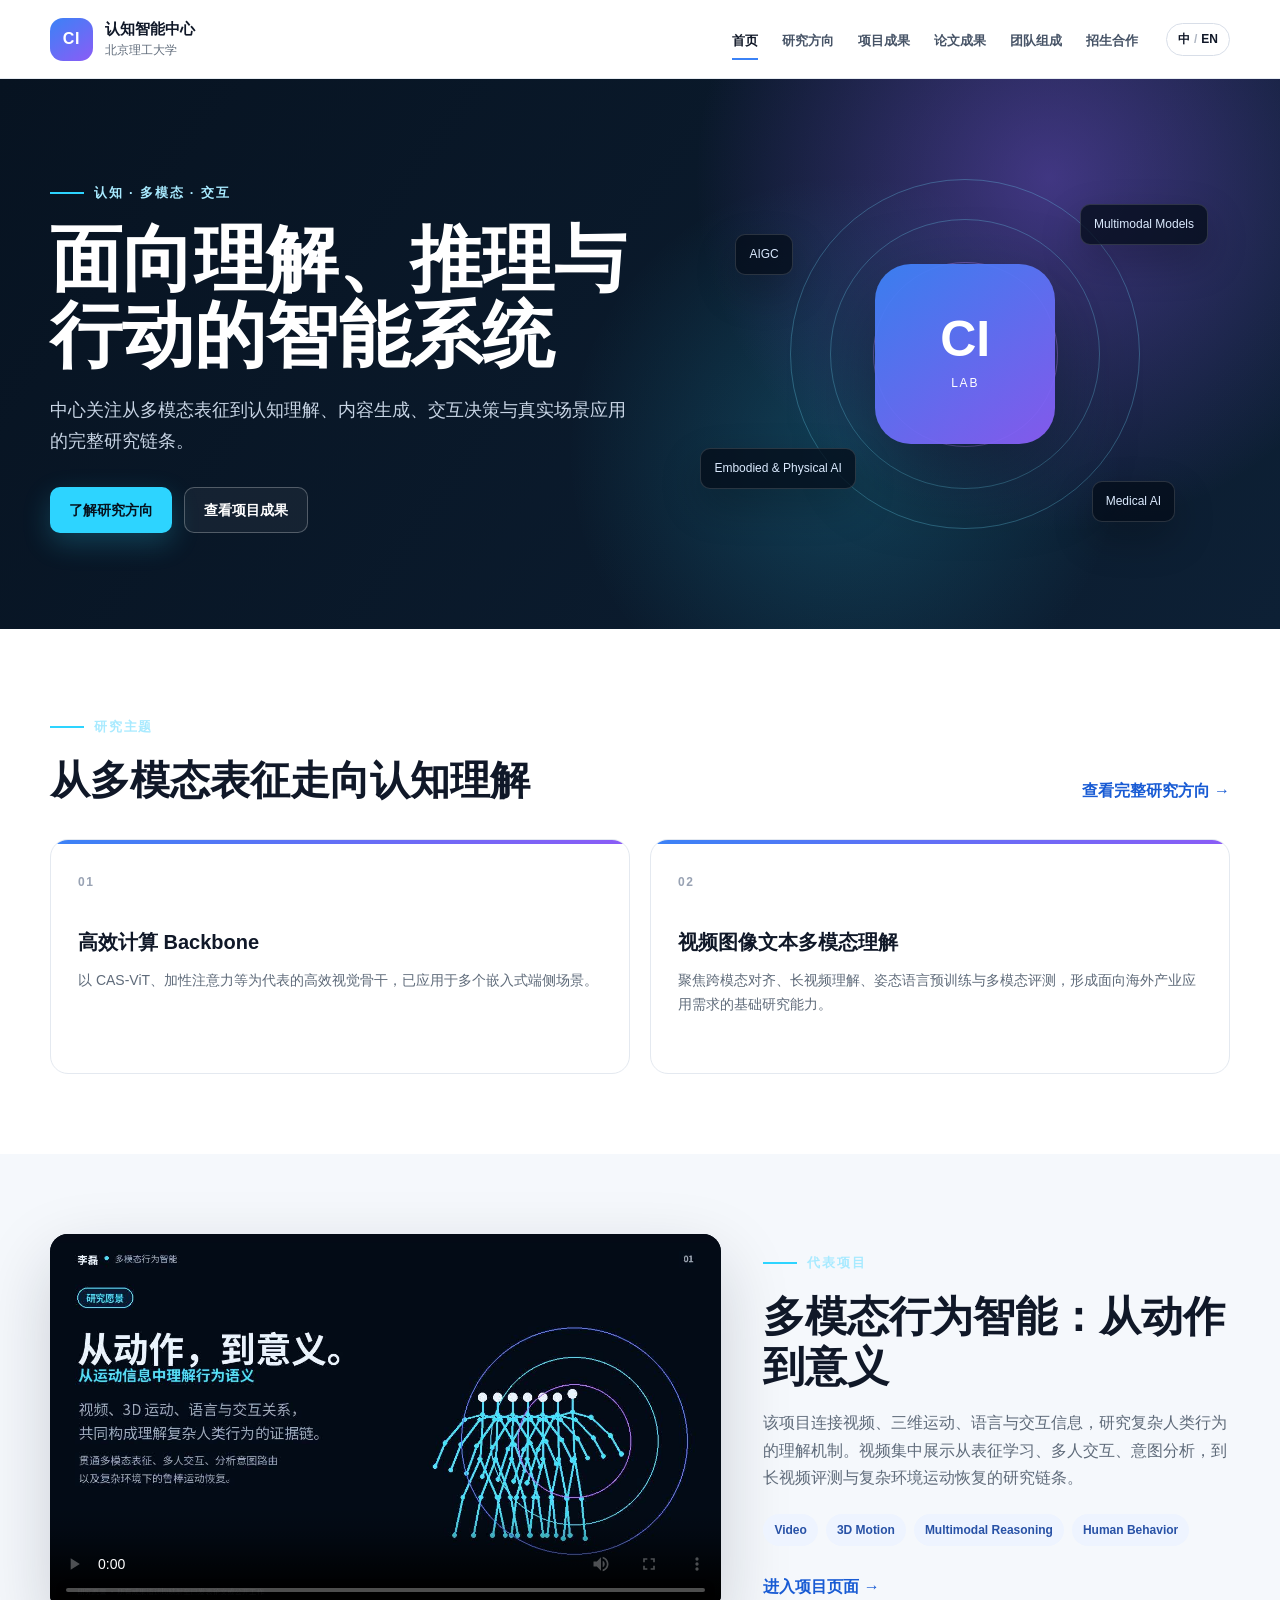
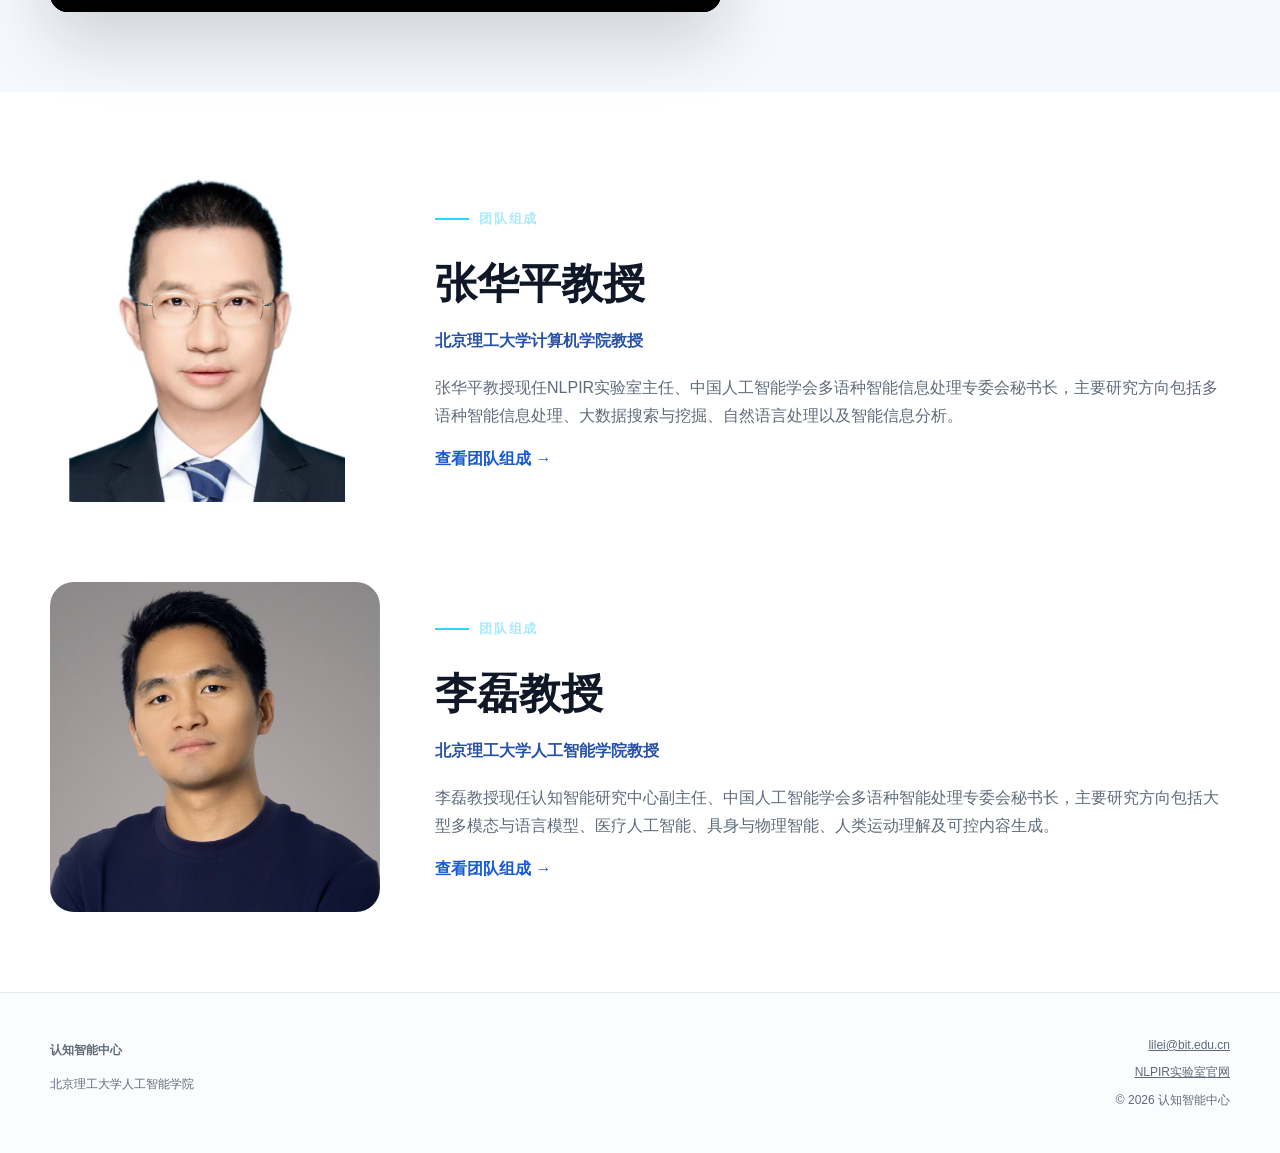
==== index.html @ 4f93b626 "Update index.html" ====
<!DOCTYPE html>
<html lang="zh-CN" data-lang="zh">
<head>
  <meta charset="UTF-8">
  <meta name="viewport" content="width=device-width, initial-scale=1.0">
  <meta name="description" content="认知智能中心主页，展示研究方向、项目成果、论文成果与团队组成。">
  <title>首页 | 认知智能中心</title>
  <link rel="stylesheet" href="assets/style.css">
</head>
<body>
  <header class="site-header">
    <div class="shell header-inner">
      <a class="brand" href="index.html" aria-label="Cognitive Intelligence Center home">
        <span class="brand-mark">CI</span>
        <span class="brand-copy">
          <strong><span class="lang-en">Cognitive Intelligence Center</span><span class="lang-zh">认知智能中心</span></strong>
          <small><span class="lang-en">Beijing Institute of Technology</span><span class="lang-zh">北京理工大学</span></small>
        </span>
      </a>
      <button class="menu-toggle" type="button" aria-label="打开导航" aria-expanded="false">☰</button>
      <nav class="main-nav" aria-label="Main navigation">
        <a href="index.html" class="active" aria-current="page"><span class="lang-en">Home</span><span class="lang-zh">首页</span></a>
<a href="research.html"><span class="lang-en">Research</span><span class="lang-zh">研究方向</span></a>
<a href="projects.html"><span class="lang-en">Projects</span><span class="lang-zh">项目成果</span></a>
<a href="publications.html"><span class="lang-en">Publications</span><span class="lang-zh">论文成果</span></a>
<a href="team.html"><span class="lang-en">Team</span><span class="lang-zh">团队组成</span></a>
<a href="join.html"><span class="lang-en">Join Us</span><span class="lang-zh">招生合作</span></a>
      </nav>
      <button id="langToggle" class="lang-toggle" type="button" aria-label="切换到英文"><span class="toggle-zh">中</span><span class="slash">/</span><span class="toggle-en">EN</span></button>
    </div>
  </header>

  <main>
    
<section class="hero">
  <div class="shell hero-inner">
    <div>
      <div class="eyebrow"><span class="lang-en">Cognition · Multimodality · Interaction</span><span class="lang-zh">认知 · 多模态 · 交互</span></div>
      <h1><span class="lang-en">Cognitive Intelligence Center</span><span class="lang-zh">面向理解、推理与行动的智能系统</span></h1>
      <p><span class="lang-en"> The center's research centers on the entire spectrum—from multimodal representation and cognitive understanding to content generation, interactive decision-making, and deployment in real-world scenarios.</span><span class="lang-zh">中心关注从多模态表征到认知理解、内容生成、交互决策与真实场景应用的完整研究链条。</span></p>
      <div class="hero-actions">
        <a class="button primary" href="research.html"><span class="lang-en">Explore Research</span><span class="lang-zh">了解研究方向</span></a>
        <a class="button ghost" href="projects.html"><span class="lang-en">View Projects</span><span class="lang-zh">查看项目成果</span></a>
      </div>
    </div>
    <div class="hero-visual" aria-hidden="true">
      <div class="orbit one"></div><div class="orbit two"></div><div class="orbit three"></div>
      <div class="core"><div><strong>CI</strong><span>Lab</span></div></div>
      <span class="float-label a">Multimodal Models</span>
      <span class="float-label b">Embodied & Physical AI</span>
      <span class="float-label c">Medical AI</span>
      <span class="float-label d">AIGC</span>
    </div>
  </div>
</section>

<section class="section">
  <div class="shell">
    <div class="section-head">
      <div><div class="eyebrow"><span class="lang-en">Research Themes</span><span class="lang-zh">研究主题</span></div><h2><span class="lang-en">From multimodal representation to cognitive understanding</span><span class="lang-zh">从多模态表征走向认知理解</span></h2></div>
      <a class="text-link" href="research.html"><span class="lang-en">Full research overview →</span><span class="lang-zh">查看完整研究方向 →</span></a>
    </div>
    <div class="card-grid highlight-grid two-card-grid">
      <article class="card"><span class="number">01</span><h3><span class="lang-en">Efficient Computing Backbone</span><span class="lang-zh">高效计算 Backbone</span></h3><p><span class="lang-en">CAS-ViT and additive attention support efficient perception on embedded devices, with deployment experience across SenseTime edge terminals.</span><span class="lang-zh">以 CAS-ViT、加性注意力等为代表的高效视觉骨干，已应用于多个嵌入式端侧场景。</span></p></article>
      <article class="card"><span class="number">02</span><h3><span class="lang-en">Video-Image-Text Understanding</span><span class="lang-zh">视频图像文本多模态理解</span></h3><p><span class="lang-en">Foundational research on cross-modal alignment, long-video reasoning, pose-language pretraining, and multimodal evaluation for international industry use cases.</span><span class="lang-zh">聚焦跨模态对齐、长视频理解、姿态语言预训练与多模态评测，形成面向海外产业应用需求的基础研究能力。</span></p></article>
    </div>
  </div>
</section>

<section class="section soft">
  <div class="shell feature-grid">
    <div class="video-frame"><video controls preload="metadata" playsinline poster="assets/images/project-poster.jpg"><source src="assets/videos/multimodal-behavior-intelligence.mp4" type="video/mp4">Your browser does not support HTML5 video.</video></div>
    <div class="feature-copy">
      <div class="eyebrow"><span class="lang-en">Featured Project</span><span class="lang-zh">代表项目</span></div>
      <h2><span class="lang-en">Multimodal Behavioral Intelligence: From Motion to Meaning</span><span class="lang-zh">多模态行为智能：从动作到意义</span></h2>
      <p><span class="lang-en">This project connects video, 3D motion, language, and interaction to study human behavior. The video presents a research thread spanning representation learning, multi-person interaction, intention analysis, long-video evaluation, and robust motion recovery.</span><span class="lang-zh">该项目连接视频、三维运动、语言与交互信息，研究复杂人类行为的理解机制。视频集中展示从表征学习、多人交互、意图分析，到长视频评测与复杂环境运动恢复的研究链条。</span></p>
      <div class="tags"><span class="tag">Video</span><span class="tag">3D Motion</span><span class="tag">Multimodal Reasoning</span><span class="tag">Human Behavior</span></div>
      <a class="text-link" href="projects.html"><span class="lang-en">Project details →</span><span class="lang-zh">进入项目页面 →</span></a>
    </div>
  </div>
</section>

<section class="section">
  <div class="shell profile-band">
    <img class="profile-image" src="assets/images/professor-huaping-zhang.png" alt="张华平教授 / Professor Huaping Zhang">

    <div class="profile-copy">

      <div class="eyebrow">
        <span class="lang-en">Team</span>
        <span class="lang-zh">团队组成</span>
      </div>


      <h2>
        <span class="lang-en">Professor Huaping Zhang</span>
        <span class="lang-zh">张华平教授</span>
      </h2>


      <div class="role">
        <span class="lang-en">
          Professor, School of Computer Science and Technology, Beijing Institute of Technology
        </span>

        <span class="lang-zh">
          北京理工大学计算机学院教授
        </span>
      </div>


      <p>
        <span class="lang-en">
          Professor Huaping Zhang is the Director of the NLPIR Laboratory and Secretary-General of the Multilingual Intelligent Information Processing Technical Committee of the Chinese Association for Artificial Intelligence. His research interests include multilingual intelligent information processing, big data search and mining, natural language processing, and intelligent information analysis.
        </span>

        <span class="lang-zh">
          张华平教授现任NLPIR实验室主任、中国人工智能学会多语种智能信息处理专委会秘书长，主要研究方向包括多语种智能信息处理、大数据搜索与挖掘、自然语言处理以及智能信息分析。
        </span>
      </p>


      <a class="text-link" href="team.html">
        <span class="lang-en">View team →</span>
        <span class="lang-zh">查看团队组成 →</span>
      </a>

    </div>
  </div>

  <div class="shell profile-band" style="margin-top: 80px;">
    <img class="profile-image" src="assets/images/professor-lei-li.png" alt="李磊教授 / Professor Lei Li">
    <div class="profile-copy">
      <div class="eyebrow"><span class="lang-en">Team</span><span class="lang-zh">团队组成</span></div>
      <h2><span class="lang-en">Professor Lei Li</span><span class="lang-zh">李磊教授</span></h2>
      <div class="role"><span class="lang-en">Professor, School of Artificial Intelligence, Beijing Institute of Technology</span><span class="lang-zh">北京理工大学人工智能学院教授</span></div>
      <p><span class="lang-en">Professor Lei Li is Deputy Director of the Cognitive Intelligence Research Center and Secretary-General of the CAAI Multilingual Intelligent Processing Technical Committee. His research interests include large multimodal and language models, medical AI, embodied and physical intelligence, human motion understanding, and controllable generation.</span><span class="lang-zh">李磊教授现任认知智能研究中心副主任、中国人工智能学会多语种智能处理专委会秘书长，主要研究方向包括大型多模态与语言模型、医疗人工智能、具身与物理智能、人类运动理解及可控内容生成。</span></p>
      <a class="text-link" href="team.html"><span class="lang-en">View team →</span><span class="lang-zh">查看团队组成 →</span></a>
    </div>
  </div>
</section>

  </main>

  <footer class="site-footer">
    <div class="shell footer-grid">
      <div>
        <strong><span class="lang-en">Cognitive Intelligence Center</span><span class="lang-zh">认知智能中心</span></strong>
        <p><span class="lang-en">School of Artificial Intelligence, Beijing Institute of Technology</span><span class="lang-zh">北京理工大学人工智能学院</span></p>
      </div>
        <div class="footer-contact">
          <a href="mailto:lilei@bit.edu.cn">lilei@bit.edu.cn</a>
        
          <a href="http://www.nlpir.org/wordpress/"
             target="_blank"
             rel="noopener noreferrer">
            <span class="lang-en">NLPIR Laboratory Website</span>
            <span class="lang-zh">NLPIR实验室官网</span>
          </a>
        
          <span>
            © 2026
            <span class="lang-en">Cognitive Intelligence Center</span>
            <span class="lang-zh">认知智能中心</span>
          </span>
        </div>
    </div>
  </footer>
  <script src="assets/site.js"></script>
</body>
</html>
---- assets/style.css ----
:root {
  --ink: #101828;
  --muted: #5f6b7a;
  --line: #e4e9f0;
  --paper: #ffffff;
  --soft: #f5f8fc;
  --navy: #071321;
  --navy-2: #0d2035;
  --cyan: #2dd4ff;
  --blue: #3b82f6;
  --violet: #8b5cf6;
  --max: 1180px;
}
* { box-sizing: border-box; }
html { scroll-behavior: smooth; }
body {
  margin: 0;
  color: var(--ink);
  background: var(--paper);
  font-family: "PingFang SC", "Microsoft YaHei", -apple-system, BlinkMacSystemFont, "Segoe UI", Arial, sans-serif;
  line-height: 1.72;
  -webkit-font-smoothing: antialiased;
}
a { color: inherit; }
img, video { max-width: 100%; }
.shell { width: min(var(--max), calc(100% - 40px)); margin: 0 auto; }
.lang-en, .lang-zh { display: inline; }
html[data-lang="zh"] .lang-en { display: none !important; }
html[data-lang="en"] .lang-zh { display: none !important; }

.site-header {
  position: sticky; top: 0; z-index: 20;
  border-bottom: 1px solid rgba(228,233,240,.9);
  background: rgba(255,255,255,.94);
  backdrop-filter: blur(14px);
}
.header-inner { min-height: 78px; display: flex; align-items: center; gap: 28px; }
.brand { display: inline-flex; align-items: center; gap: 12px; text-decoration: none; min-width: 305px; }
.brand-mark {
  width: 43px; height: 43px; display: grid; place-items: center;
  border-radius: 13px; color: white; background: linear-gradient(145deg,var(--blue),var(--violet));
  font-weight: 800; letter-spacing: .04em;
}
.brand-copy { display: flex; flex-direction: column; line-height: 1.25; }
.brand-copy strong { font-size: 15px; }
.brand-copy small { margin-top: 4px; color: var(--muted); font-size: 12px; }
.main-nav { display: flex; align-items: center; gap: 24px; margin-left: auto; }
.main-nav a { position: relative; padding: 29px 0 25px; text-decoration: none; font-size: 13px; font-weight: 650; color: #475467; white-space: nowrap; }
.main-nav a::after { content: ""; position: absolute; left: 0; right: 0; bottom: 17px; height: 2px; transform: scaleX(0); background: var(--blue); transition: .2s; }
.main-nav a:hover, .main-nav a.active { color: var(--ink); }
.main-nav a:hover::after, .main-nav a.active::after { transform: scaleX(1); }
.lang-toggle, .menu-toggle { border: 1px solid #d8dee8; background: white; color: var(--ink); cursor: pointer; }
.lang-toggle { padding: 7px 11px; border-radius: 999px; font-size: 12px; font-weight: 700; white-space: nowrap; }
.lang-toggle .slash { color: #adb5c2; margin: 0 4px; }
.menu-toggle { display: none; margin-left: auto; border-radius: 9px; padding: 7px 10px; font-size: 18px; }

.hero { color: white; background:
  radial-gradient(circle at 82% 18%, rgba(139,92,246,.42), transparent 31%),
  radial-gradient(circle at 66% 68%, rgba(45,212,255,.20), transparent 30%),
  linear-gradient(125deg, var(--navy), var(--navy-2));
  overflow: hidden;
}
.hero-inner { min-height: 550px; display: grid; grid-template-columns: 1.05fr .95fr; align-items: center; gap: 65px; padding: 76px 0; }
.eyebrow { display: inline-flex; align-items: center; gap: 10px; margin-bottom: 18px; color: #a8eaff; font-size: 13px; font-weight: 750; letter-spacing: .14em; text-transform: uppercase; }
.eyebrow::before { content: ""; width: 34px; height: 2px; background: var(--cyan); }
.hero h1 { margin: 0 0 22px; font-size: 72px; line-height: 1.05; letter-spacing: 0; }
.hero p { max-width: 700px; margin: 0 0 30px; color: #c8d5e5; font-size: 18px; }
.hero-actions { display: flex; flex-wrap: wrap; gap: 12px; }
.button { display: inline-flex; align-items: center; justify-content: center; min-height: 46px; padding: 0 19px; border-radius: 10px; text-decoration: none; font-size: 14px; font-weight: 750; transition: transform .2s, box-shadow .2s; }
.button:hover { transform: translateY(-2px); }
.button.primary { color: #06111d; background: var(--cyan); box-shadow: 0 10px 28px rgba(45,212,255,.22); }
.button.ghost { color: white; border: 1px solid rgba(255,255,255,.26); background: rgba(255,255,255,.05); }
.hero-visual { position: relative; min-height: 380px; display: grid; place-items: center; }
.orbit { position: absolute; border: 1px solid rgba(111,225,255,.28); border-radius: 50%; }
.orbit.one { width: 350px; height: 350px; }
.orbit.two { width: 270px; height: 270px; }
.orbit.three { width: 185px; height: 185px; border-color: rgba(183,138,255,.42); }
.core { position: relative; z-index: 2; width: 180px; height: 180px; border-radius: 36px; display: grid; place-items: center; text-align: center; background: linear-gradient(145deg,rgba(59,130,246,.95),rgba(139,92,246,.93)); box-shadow: 0 30px 80px rgba(0,0,0,.35); }
.core strong { display:block; font-size: 50px; line-height: 1; }
.core span { display:block; margin-top: 9px; font-size: 12px; letter-spacing: .15em; text-transform: uppercase; }
.float-label { position: absolute; z-index: 3; padding: 9px 13px; border: 1px solid rgba(255,255,255,.14); border-radius: 10px; color: #dbeafe; background: rgba(4,14,26,.78); font-size: 12px; box-shadow: 0 16px 40px rgba(0,0,0,.24); }
.float-label.a { top: 40px; right: 22px; }
.float-label.b { bottom: 55px; left: 0; }
.float-label.c { bottom: 22px; right: 55px; }
.float-label.d { top: 70px; left: 35px; }

.page-hero { padding: 88px 0 68px; color: white; background: linear-gradient(135deg,var(--navy),#102b49); }
.page-hero .eyebrow { margin-bottom: 13px; }
.page-hero h1 { max-width: 900px; margin: 0 0 16px; font-size: 56px; line-height: 1.12; letter-spacing: 0; }
.page-hero p { max-width: 790px; margin: 0; color: #c7d4e4; font-size: 17px; }

.section { padding: 80px 0; }
.section.soft { background: var(--soft); }
.section-head { display: flex; align-items: end; justify-content: space-between; gap: 30px; margin-bottom: 35px; }
.section-head h2 { margin: 0; font-size: 40px; line-height: 1.2; letter-spacing: 0; }
.section-head p { max-width: 600px; margin: 0; color: var(--muted); }
.text-link { color: #185bd4; font-weight: 750; text-decoration: none; white-space: nowrap; }
.text-link:hover { text-decoration: underline; }
.card-grid { display: grid; grid-template-columns: repeat(4,minmax(0,1fr)); gap: 20px; }
.highlight-grid { grid-template-columns: repeat(3,minmax(0,1fr)); }
.card { position: relative; min-height: 235px; padding: 27px; border: 1px solid var(--line); border-radius: 18px; background: white; overflow: hidden; }
.card::before { content: ""; position: absolute; inset: 0 0 auto 0; height: 4px; background: linear-gradient(90deg,var(--blue),var(--violet)); }
.card .number { color: #98a2b3; font-size: 12px; font-weight: 800; letter-spacing: .14em; }
.card h3 { margin: 34px 0 12px; font-size: 20px; line-height: 1.35; }
.card p { margin: 0; color: var(--muted); font-size: 14px; }

.feature-grid { display: grid; grid-template-columns: 1.18fr .82fr; gap: 42px; align-items: center; }
.video-frame { overflow: hidden; border-radius: 18px; background: #020914; box-shadow: 0 26px 70px rgba(16,24,40,.18); }
.video-frame video { display: block; width: 100%; aspect-ratio: 16/9; object-fit: contain; }
.feature-copy h2 { margin: 0 0 18px; font-size: 42px; line-height: 1.18; }
.feature-copy p { color: var(--muted); }
.tags { display: flex; flex-wrap: wrap; gap: 8px; margin: 22px 0 27px; }
.tag { padding: 6px 11px; border-radius: 999px; color: #2852a6; background: #eef4ff; font-size: 12px; font-weight: 700; }

.profile-band { display: grid; grid-template-columns: 330px 1fr; gap: 55px; align-items: center; }
.profile-image { width: 100%; aspect-ratio: 1; object-fit: cover; border-radius: 24px; background: #eef1f5; }
.profile-copy h2 { margin: 0 0 6px; font-size: 42px; }
.profile-copy .role { margin-bottom: 20px; color: #2852a6; font-weight: 750; }
.profile-copy p { color: var(--muted); }
.meta-list { display: grid; gap: 11px; margin: 24px 0; }
.meta-list div { display: grid; grid-template-columns: 125px 1fr; gap: 16px; padding-bottom: 11px; border-bottom: 1px solid var(--line); font-size: 14px; }
.meta-list strong { color: var(--ink); }
.meta-list span { color: var(--muted); }

.research-list { display: grid; gap: 24px; }
.research-item { display: grid; grid-template-columns: 80px 1fr; gap: 28px; padding: 35px; border: 1px solid var(--line); border-radius: 18px; background: white; }
.research-icon { width: 68px; height: 68px; display: grid; place-items: center; border-radius: 18px; color: white; background: linear-gradient(145deg,var(--blue),var(--violet)); font-size: 24px; font-weight: 800; }
.research-item h2 { margin: 0 0 9px; font-size: 25px; }
.research-item p { margin: 0; color: var(--muted); }
.pipeline { display: grid; grid-template-columns: repeat(4,1fr); gap: 14px; counter-reset: flow; }
.pipeline div { position: relative; padding: 22px; border-radius: 14px; color: white; background: #0b1b2d; }
.pipeline div::before { counter-increment: flow; content: "0" counter(flow); display:block; margin-bottom: 24px; color: var(--cyan); font-size: 12px; font-weight: 800; }
.pipeline strong { display:block; margin-bottom:7px; }
.pipeline span { color:#b9c7d8; font-size:13px; }


.team-list { display: grid; gap: 34px; }
.team-member { display: grid; grid-template-columns: 330px 1fr; gap: 55px; align-items: center; padding: 34px; border: 1px solid var(--line); border-radius: 24px; background: #fff; }
@media (max-width: 850px) { .team-member { grid-template-columns: 1fr; padding: 24px; } .team-member .profile-image { max-width: 330px; } }

.project-hero-card { display: grid; grid-template-columns: 1.2fr .8fr; gap: 38px; align-items: center; padding: 30px; border: 1px solid var(--line); border-radius: 22px; background: white; }
.project-copy h2 { margin: 0 0 12px; font-size: 31px; line-height: 1.25; }
.project-copy p { color: var(--muted); }
.work-grid { display: grid; grid-template-columns: repeat(5,1fr); gap: 14px; margin-top: 28px; }
.work-card { padding: 20px 17px; border: 1px solid var(--line); border-radius: 15px; background: white; }
.work-card strong { display:block; margin-bottom: 8px; font-size: 17px; }
.work-card small { display:block; color: #2852a6; font-weight: 750; }
.work-card p { margin: 12px 0 0; color: var(--muted); font-size: 13px; }

.application-grid { display: grid; grid-template-columns: repeat(3,minmax(0,1fr)); gap: 20px; margin: 0 0 34px; }
.two-card-grid { grid-template-columns: repeat(2,minmax(0,1fr)); }
.application-card { padding: 26px; border: 1px solid var(--line); border-radius: 18px; background: #fff; box-shadow: 0 18px 46px rgba(16,24,40,.05); }
.application-card strong { display: block; margin-bottom: 12px; color: var(--ink); font-size: 19px; line-height: 1.35; }
.application-card p { margin: 0; color: var(--muted); font-size: 14px; }

.embodied-showcase { background: #fff; }
.slide-gallery { display: grid; grid-template-columns: 1fr; gap: 26px; }
.slide-figure { margin: 0; padding: 16px; border: 1px solid var(--line); border-radius: 18px; background: #fff; box-shadow: 0 18px 46px rgba(16,24,40,.06); }
.slide-figure a { display: block; overflow: hidden; border-radius: 12px; background: #eef4f8; }
.slide-figure img { display: block; width: 100%; aspect-ratio: 16 / 9; object-fit: contain; }
.slide-figure figcaption { margin-top: 10px; color: var(--muted); font-size: 12px; text-align: right; }

.publication-tools { display: flex; flex-wrap: wrap; gap: 10px; margin-bottom: 30px; }
.year-link { padding: 8px 13px; border: 1px solid var(--line); border-radius: 999px; text-decoration: none; font-size: 13px; font-weight: 750; }
.year-link:hover { border-color: var(--blue); color: var(--blue); }
.pub-year { margin: 56px 0 20px; font-size: 30px; }
.pub-list { display: grid; gap: 0; }
.pub-item { padding: 21px 0; border-top: 1px solid var(--line); color: #3f4a5a; font-size: 14px; }
.pub-item strong { color: var(--ink); font-size: 15px; }
.pub-item .venue { color: #2852a6; font-style: normal; font-weight: 750; }
.note { color: var(--muted); font-size: 13px; }

.two-col { display: grid; grid-template-columns: 1fr 1fr; gap: 28px; }
.panel { padding: 31px; border: 1px solid var(--line); border-radius: 18px; background: white; }
.panel h2, .panel h3 { margin-top: 0; }
.panel p, .panel li { color: var(--muted); }
.clean-list { margin: 0; padding-left: 20px; }
.clean-list li { margin-bottom: 10px; }
.contact-card { padding: 40px; border-radius: 22px; color: white; background: linear-gradient(135deg,var(--navy),#173f68); }
.contact-card h2 { margin-top: 0; font-size: 33px; }
.contact-card p { color: #c7d4e4; }
.contact-card a { color: var(--cyan); font-weight: 750; }

.site-footer { padding: 42px 0; border-top: 1px solid var(--line); background: #fbfcfe; }
.footer-grid { display: flex; justify-content: space-between; gap: 30px; }
.site-footer strong { font-size: 14px; }
.site-footer p, .site-footer span, .site-footer a { color: var(--muted); font-size: 12px; }
.footer-contact { display: flex; flex-direction: column; align-items: flex-end; gap: 7px; }

@media (max-width: 1000px) {
  .brand { min-width: auto; }
  .main-nav { position: absolute; top: 78px; left: 20px; right: 20px; display: none; padding: 14px; border: 1px solid var(--line); border-radius: 14px; background: white; box-shadow: 0 18px 45px rgba(16,24,40,.12); }
  .main-nav.open { display: grid; grid-template-columns: repeat(3,1fr); }
  .main-nav a { padding: 12px; border-radius: 8px; }
  .main-nav a::after { display:none; }
  .main-nav a.active { background: var(--soft); }
  .menu-toggle { display: block; }
  .hero-inner, .feature-grid, .profile-band, .project-hero-card { grid-template-columns: 1fr; }
  .hero-visual { min-height: 310px; }
  .card-grid, .highlight-grid, .application-grid { grid-template-columns: repeat(2,1fr); }
  .work-grid { grid-template-columns: repeat(3,1fr); }
}
@media (max-width: 720px) {
  .shell { width: min(100% - 28px,var(--max)); }
  .header-inner { min-height: 70px; gap: 10px; }
  .brand-copy strong { font-size: 13px; }
  .brand-copy small { font-size: 11px; }
  .brand-mark { width: 38px; height: 38px; border-radius: 11px; }
  .main-nav { top: 70px; left: 14px; right: 14px; grid-template-columns: 1fr 1fr !important; }
  .hero-inner { min-height: auto; padding: 66px 0; }
  .hero-visual { display:none; }
  .hero h1 { font-size: 43px; }
  .page-hero h1 { font-size: 40px; }
  .section-head h2, .feature-copy h2, .profile-copy h2 { font-size: 32px; }
  .page-hero { padding: 60px 0 48px; }
  .section { padding: 58px 0; }
  .section-head { align-items: start; flex-direction: column; }
  .card-grid, .highlight-grid, .application-grid, .two-col, .pipeline, .work-grid { grid-template-columns: 1fr; }
  .profile-band { grid-template-columns: 1fr; }
  .profile-image { max-width: 330px; }
  .research-item { grid-template-columns: 1fr; padding: 26px; }
  .team-member { grid-template-columns: 1fr; padding: 24px; }
  .team-member .profile-image { max-width: 330px; }
  .project-hero-card { padding: 18px; }
  .application-card { padding: 22px; }
  .meta-list div { grid-template-columns: 1fr; gap: 3px; }
  .footer-grid { flex-direction: column; }
  .footer-contact { align-items:flex-start; }
}


/* Technical foundations */
.tech-gallery { display: grid; gap: 34px; }
.tech-figure { margin: 0; padding: 26px; border: 1px solid var(--line); border-radius: 22px; background: #fff; box-shadow: 0 18px 46px rgba(16,24,40,.06); }
.tech-figure-copy { display: grid; grid-template-columns: 52px 1fr; gap: 18px; align-items: start; margin-bottom: 20px; }
.tech-index { width: 46px; height: 46px; display: grid; place-items: center; border-radius: 14px; color: #fff; background: linear-gradient(145deg,var(--blue),var(--violet)); font-size: 13px; font-weight: 800; letter-spacing: .08em; }
.tech-figure h3 { margin: 0 0 7px; font-size: 28px; line-height: 1.25; }
.tech-figure p { margin: 0; color: var(--muted); }
.tech-image-link { display: block; overflow: hidden; border: 1px solid #d8e2ec; border-radius: 16px; background: #eef4f8; }
.tech-image { display: block; width: 100%; height: auto; transition: transform .25s ease; }
.tech-image-link:hover .tech-image { transform: scale(1.008); }
.tech-figure figcaption { margin-top: 12px; color: var(--muted); font-size: 12px; text-align: right; }
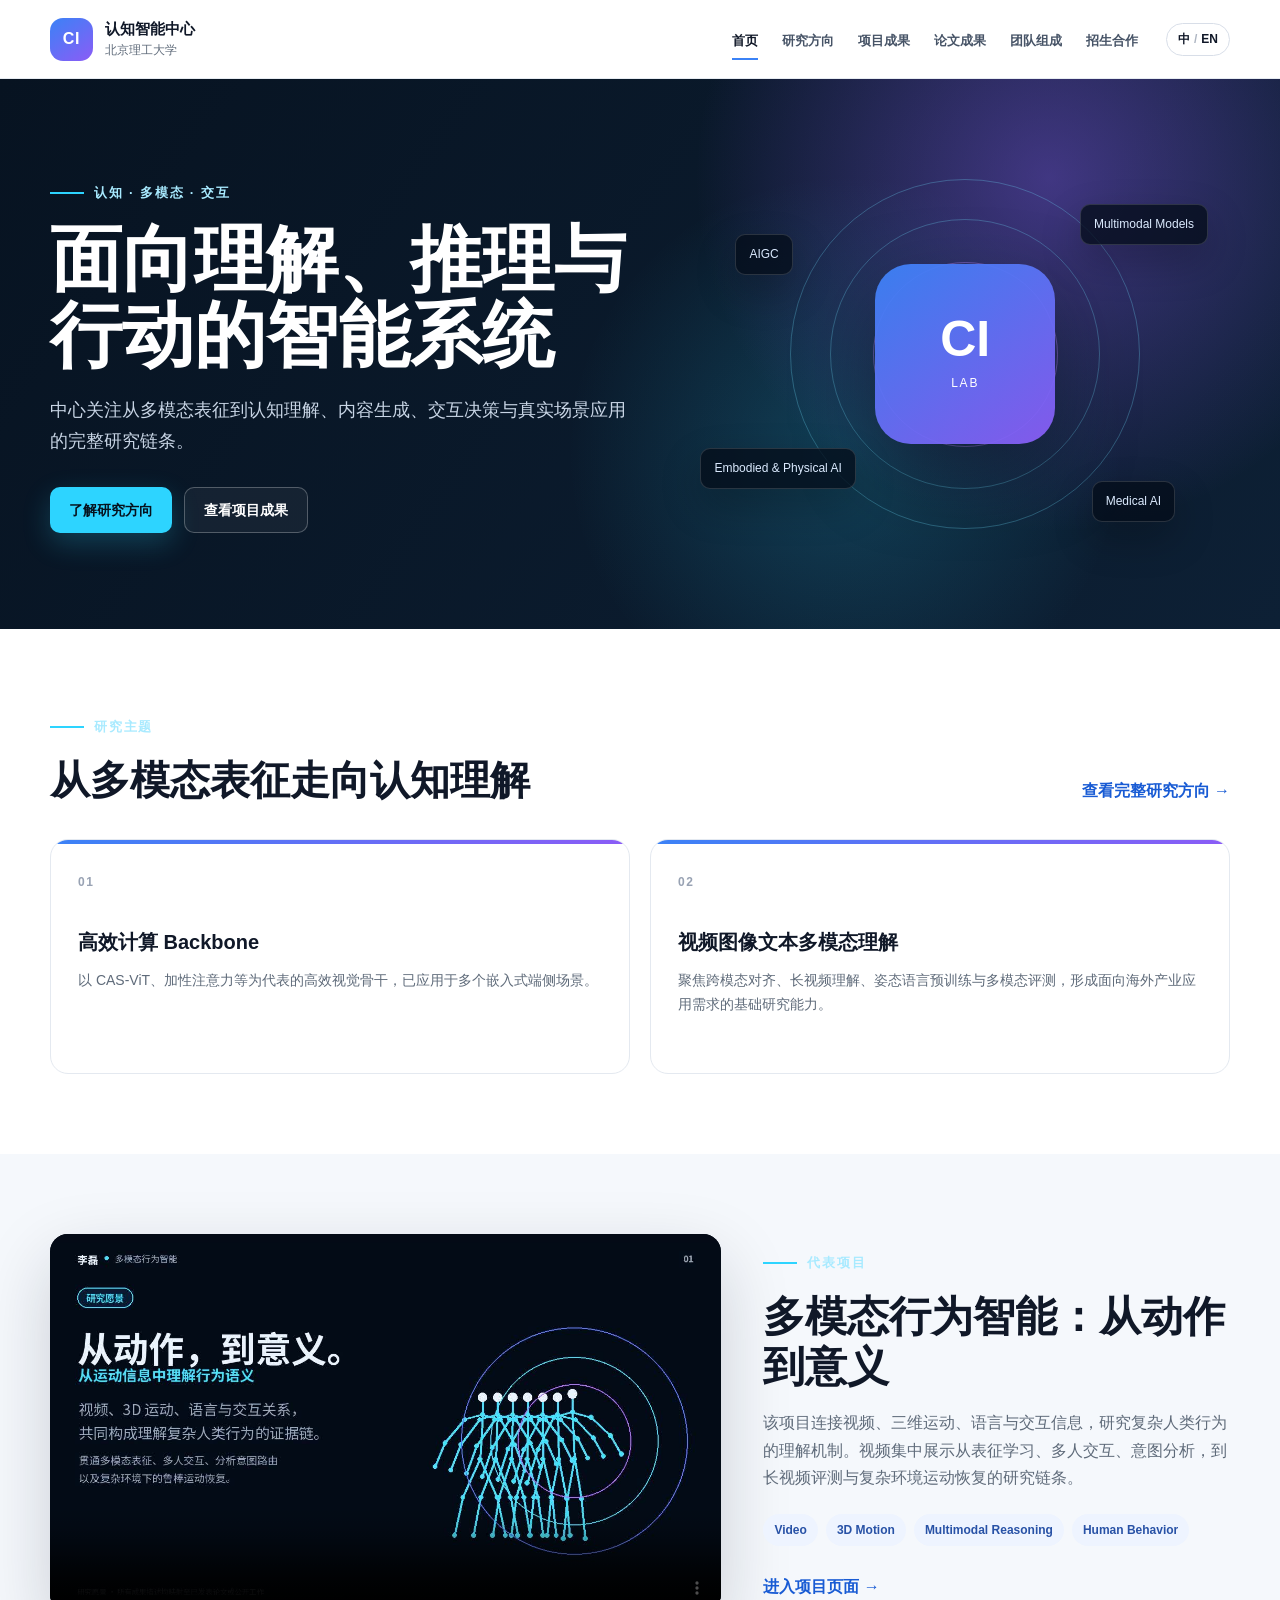
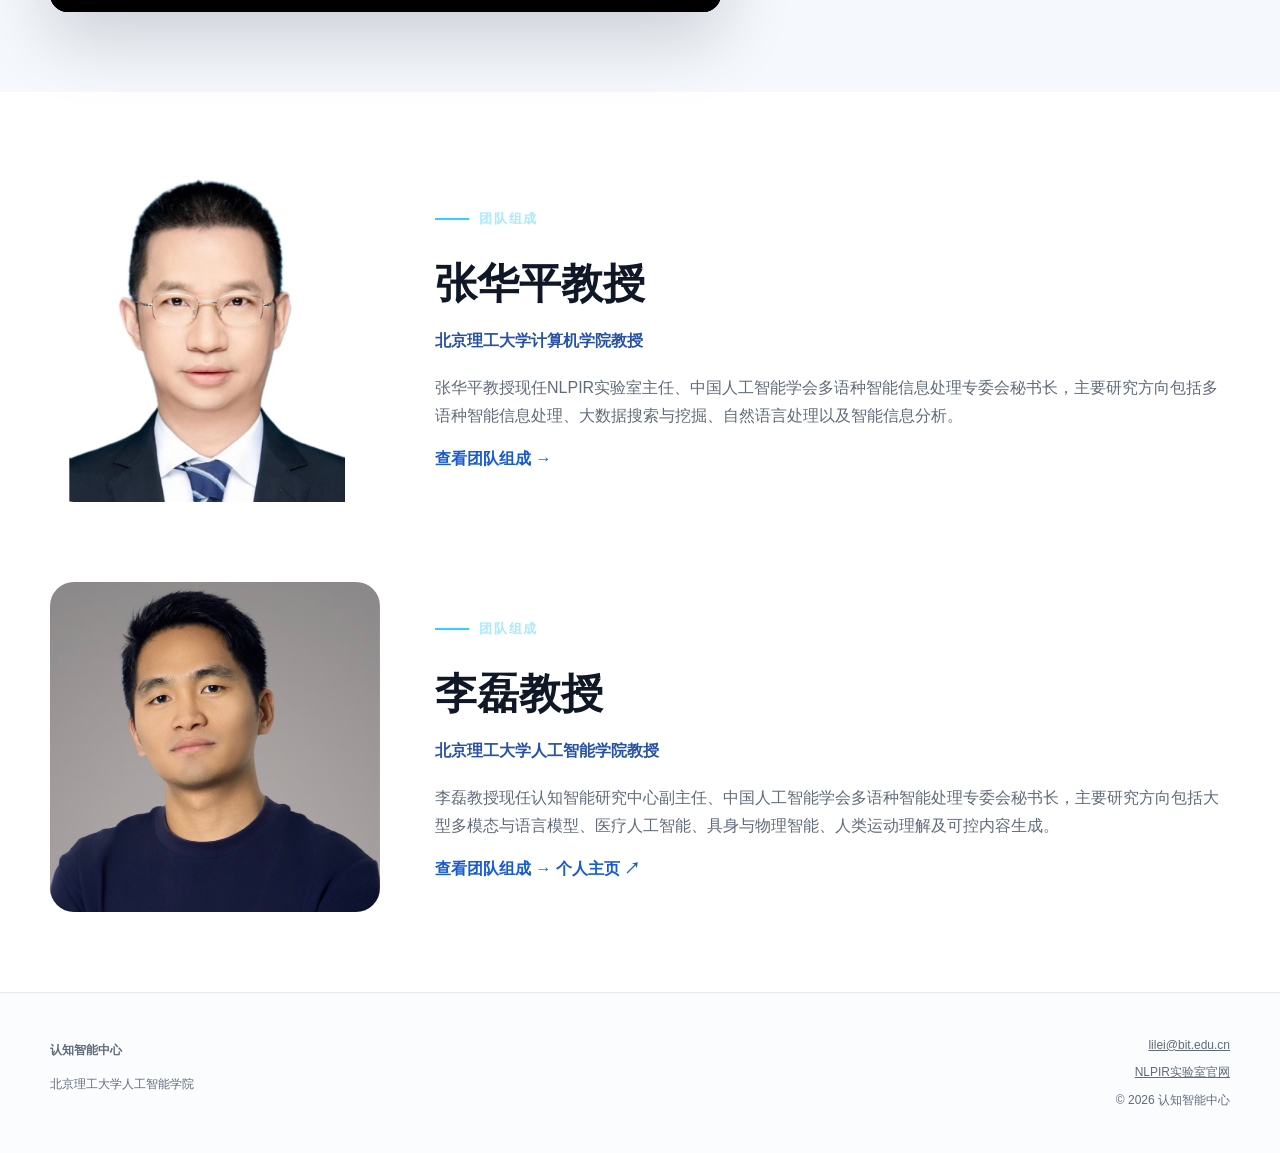
==== commit 5af1d1f0: "Add files via upload" ====
--- a/index.html
+++ b/index.html
@@ -136,6 +136,7 @@
       <div class="role"><span class="lang-en">Professor, School of Artificial Intelligence, Beijing Institute of Technology</span><span class="lang-zh">北京理工大学人工智能学院教授</span></div>
       <p><span class="lang-en">Professor Lei Li is Deputy Director of the Cognitive Intelligence Research Center and Secretary-General of the CAAI Multilingual Intelligent Processing Technical Committee. His research interests include large multimodal and language models, medical AI, embodied and physical intelligence, human motion understanding, and controllable generation.</span><span class="lang-zh">李磊教授现任认知智能研究中心副主任、中国人工智能学会多语种智能处理专委会秘书长，主要研究方向包括大型多模态与语言模型、医疗人工智能、具身与物理智能、人类运动理解及可控内容生成。</span></p>
       <a class="text-link" href="team.html"><span class="lang-en">View team →</span><span class="lang-zh">查看团队组成 →</span></a>
+      <a class="text-link" href="https://bitlilei.github.io/Lilei/" target="_blank" rel="noopener noreferrer"><span class="lang-en">Personal website ↗</span><span class="lang-zh">个人主页 ↗</span></a>
     </div>
   </div>
 </section>
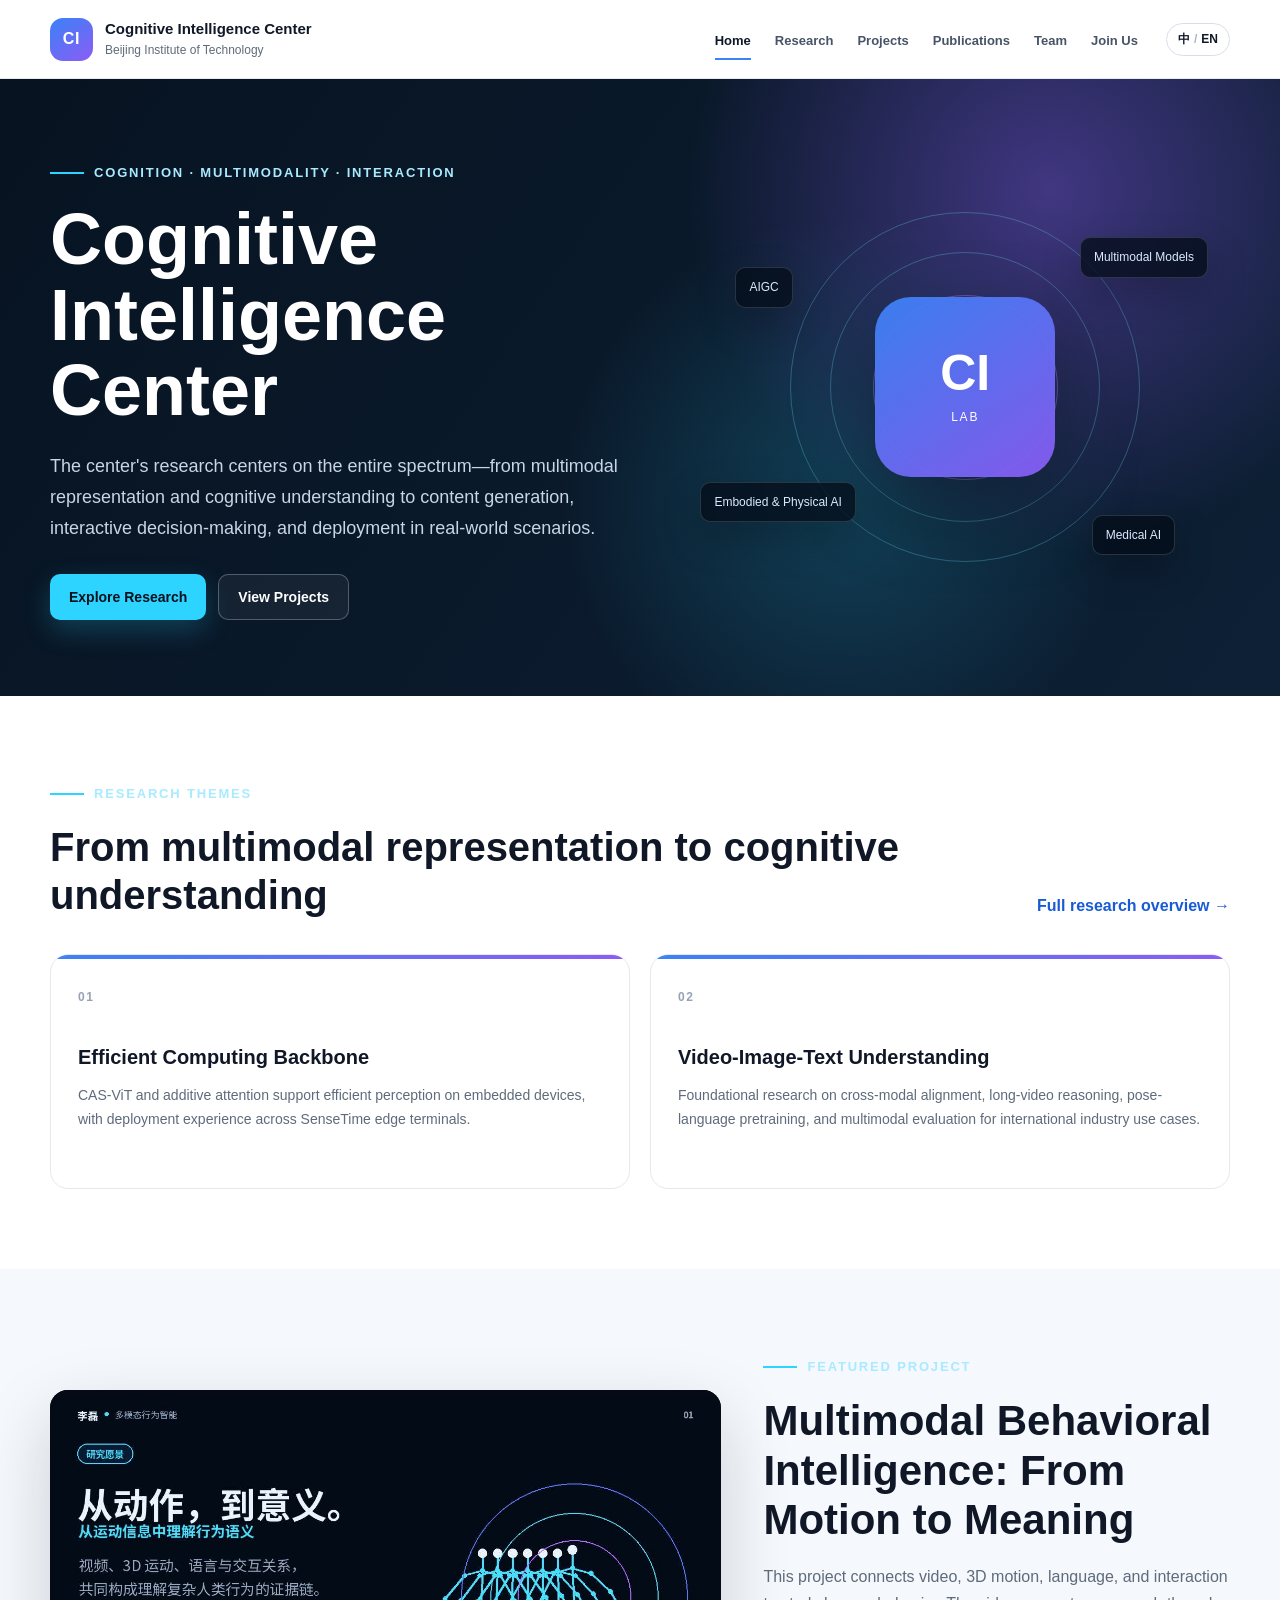
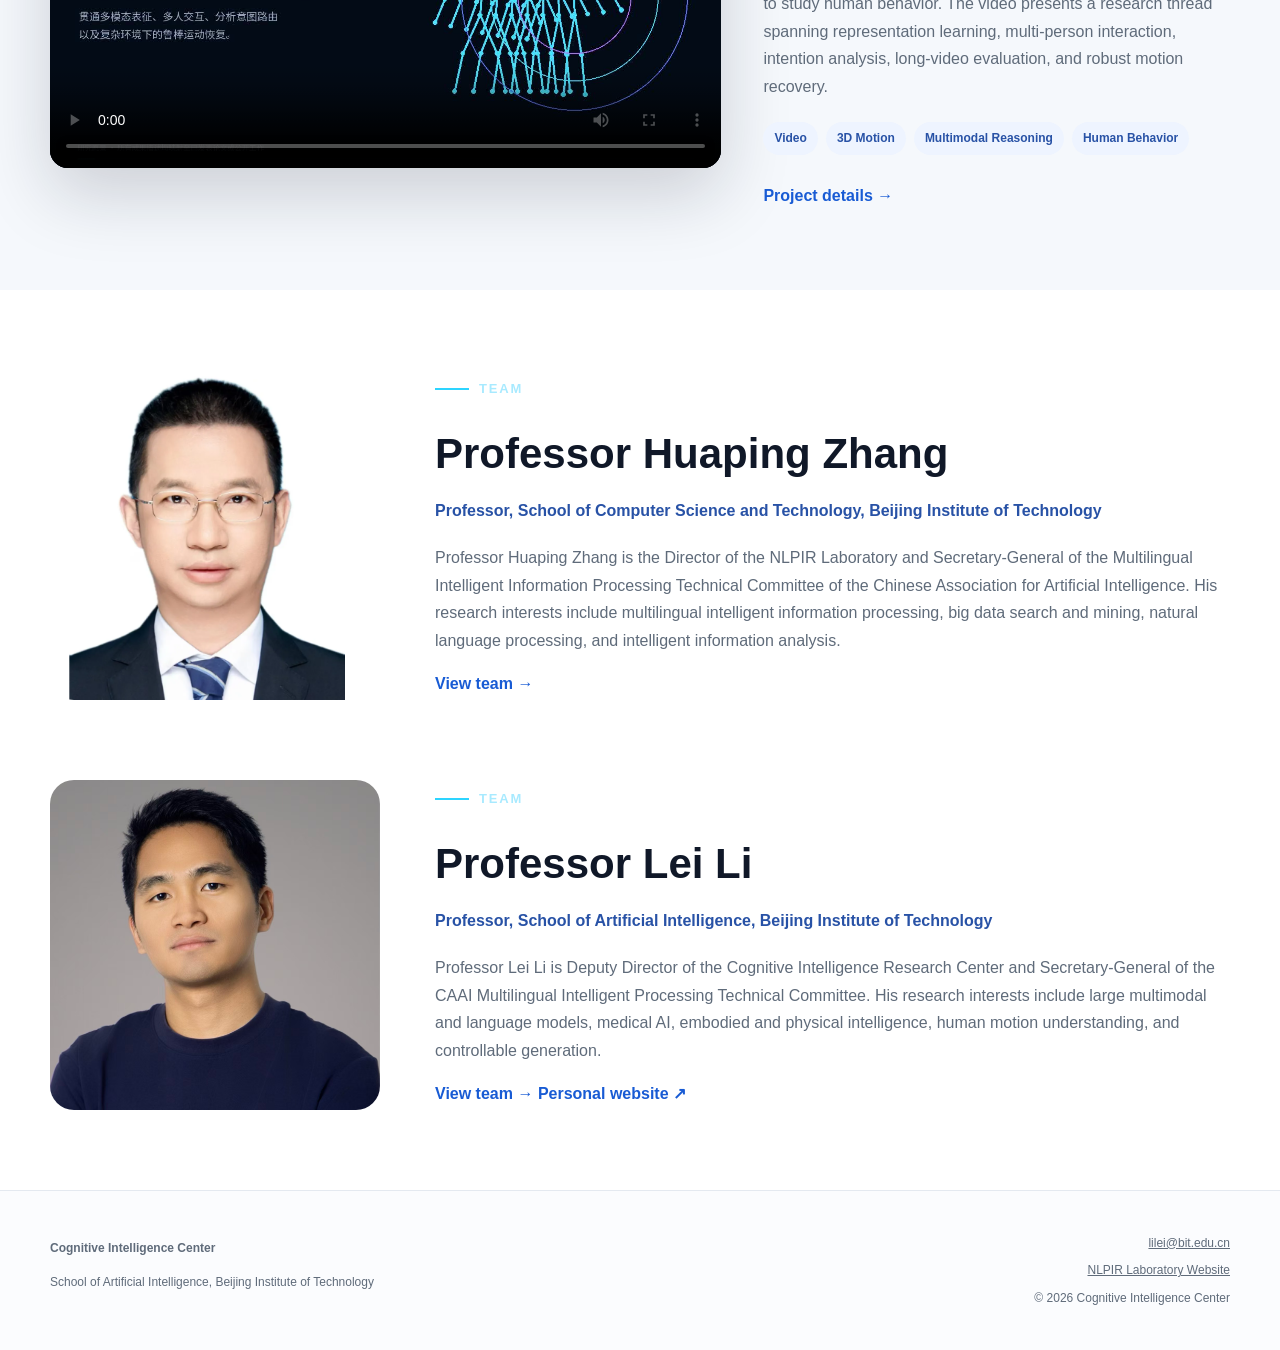
==== commit e8fdbd34: "Update index.html" ====
--- a/index.html
+++ b/index.html
@@ -1,5 +1,5 @@
 <!DOCTYPE html>
-<html lang="zh-CN" data-lang="zh">
+<html lang="en" data-lang="en">
 <head>
   <meta charset="UTF-8">
   <meta name="viewport" content="width=device-width, initial-scale=1.0">
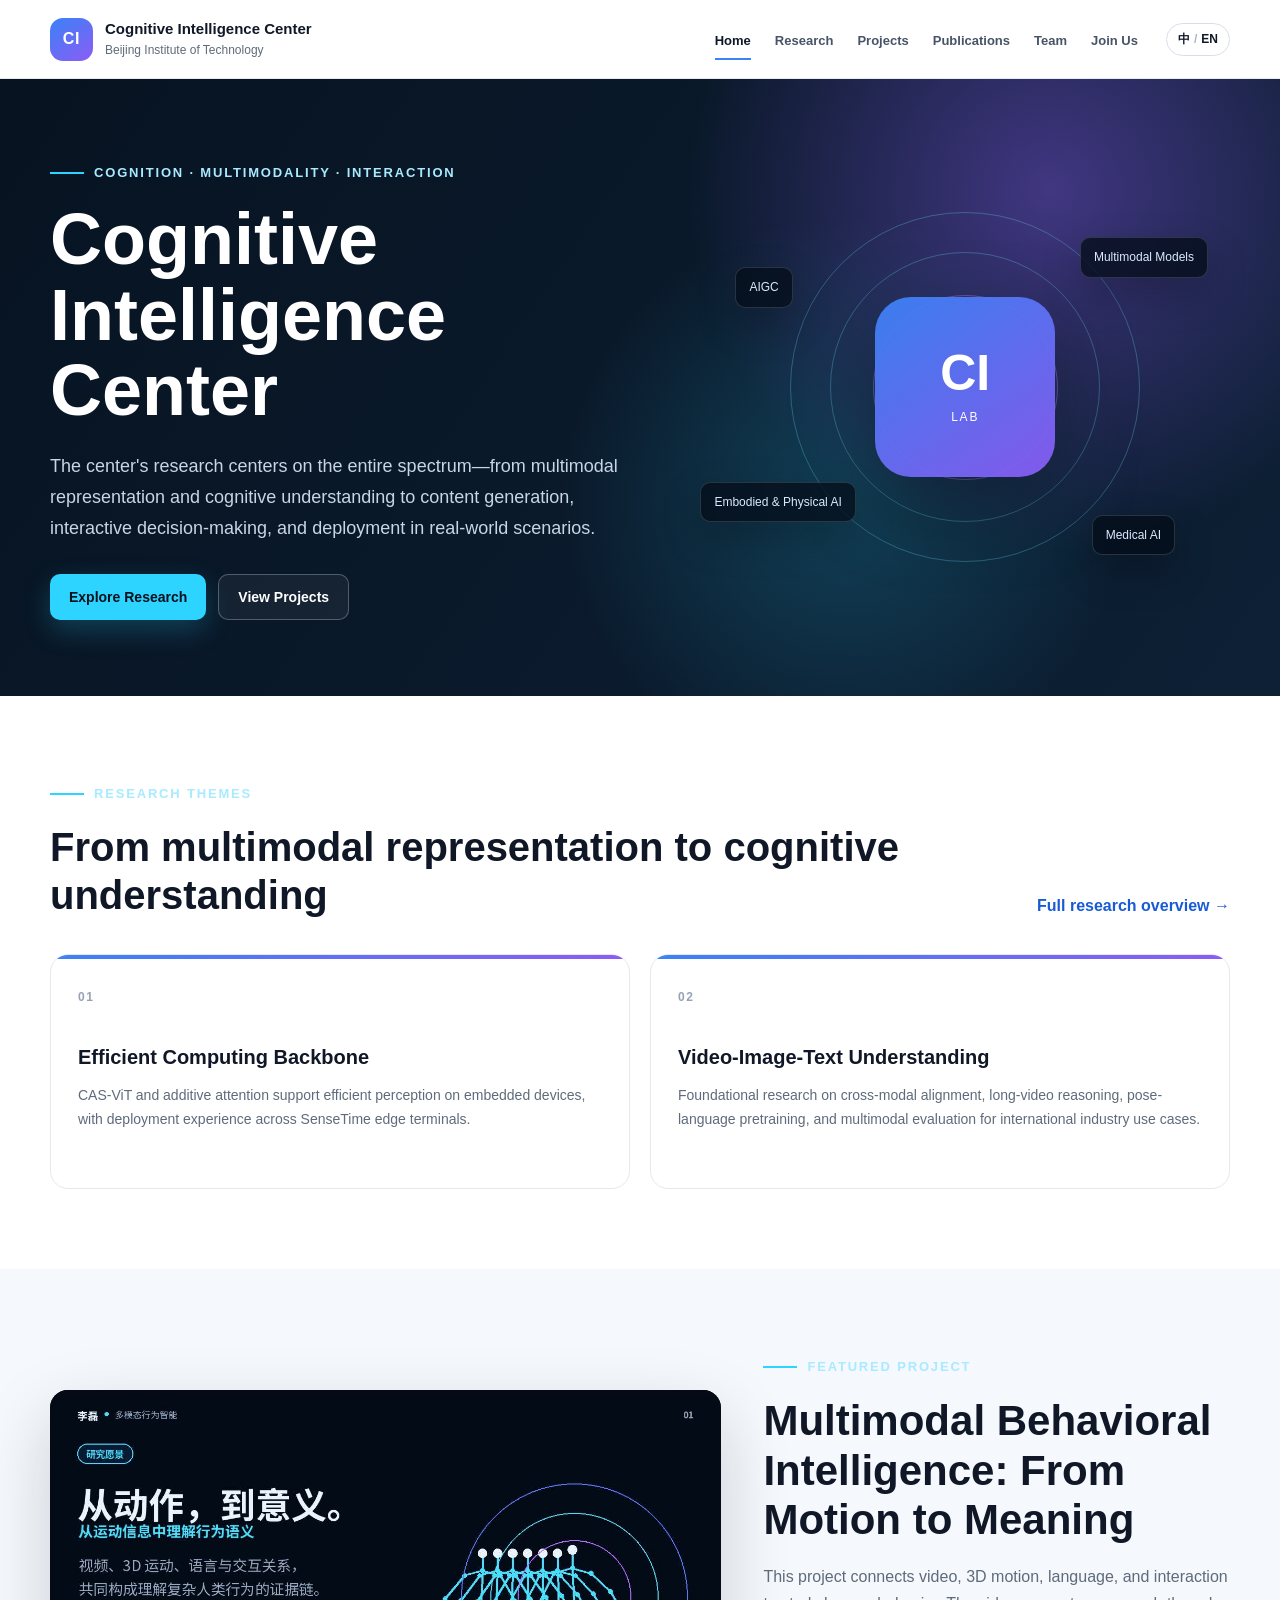
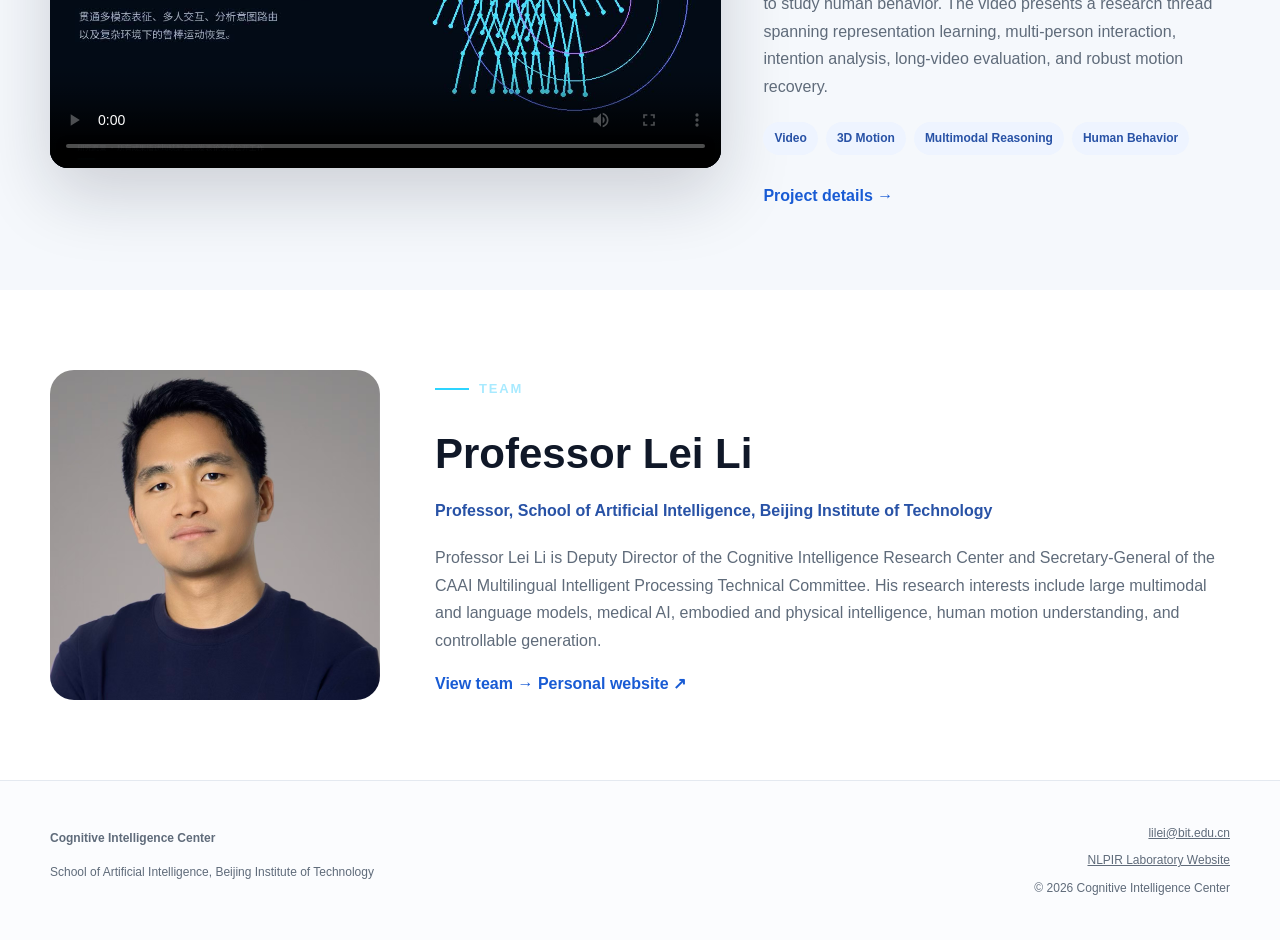
==== commit 0b00272a: "Update index.html" ====
--- a/index.html
+++ b/index.html
@@ -82,53 +82,6 @@
 
 <section class="section">
   <div class="shell profile-band">
-    <img class="profile-image" src="assets/images/professor-huaping-zhang.png" alt="张华平教授 / Professor Huaping Zhang">
-
-    <div class="profile-copy">
-
-      <div class="eyebrow">
-        <span class="lang-en">Team</span>
-        <span class="lang-zh">团队组成</span>
-      </div>
-
-
-      <h2>
-        <span class="lang-en">Professor Huaping Zhang</span>
-        <span class="lang-zh">张华平教授</span>
-      </h2>
-
-
-      <div class="role">
-        <span class="lang-en">
-          Professor, School of Computer Science and Technology, Beijing Institute of Technology
-        </span>
-
-        <span class="lang-zh">
-          北京理工大学计算机学院教授
-        </span>
-      </div>
-
-
-      <p>
-        <span class="lang-en">
-          Professor Huaping Zhang is the Director of the NLPIR Laboratory and Secretary-General of the Multilingual Intelligent Information Processing Technical Committee of the Chinese Association for Artificial Intelligence. His research interests include multilingual intelligent information processing, big data search and mining, natural language processing, and intelligent information analysis.
-        </span>
-
-        <span class="lang-zh">
-          张华平教授现任NLPIR实验室主任、中国人工智能学会多语种智能信息处理专委会秘书长，主要研究方向包括多语种智能信息处理、大数据搜索与挖掘、自然语言处理以及智能信息分析。
-        </span>
-      </p>
-
-
-      <a class="text-link" href="team.html">
-        <span class="lang-en">View team →</span>
-        <span class="lang-zh">查看团队组成 →</span>
-      </a>
-
-    </div>
-  </div>
-
-  <div class="shell profile-band" style="margin-top: 80px;">
     <img class="profile-image" src="assets/images/professor-lei-li.png" alt="李磊教授 / Professor Lei Li">
     <div class="profile-copy">
       <div class="eyebrow"><span class="lang-en">Team</span><span class="lang-zh">团队组成</span></div>
@@ -167,7 +120,6 @@
         </div>
     </div>
   </footer>
-  <script src="assets/site.js"></script>
+  <script src="assets/site.js?v=20260804-en-v6"></script>
 </body>
 </html>
-
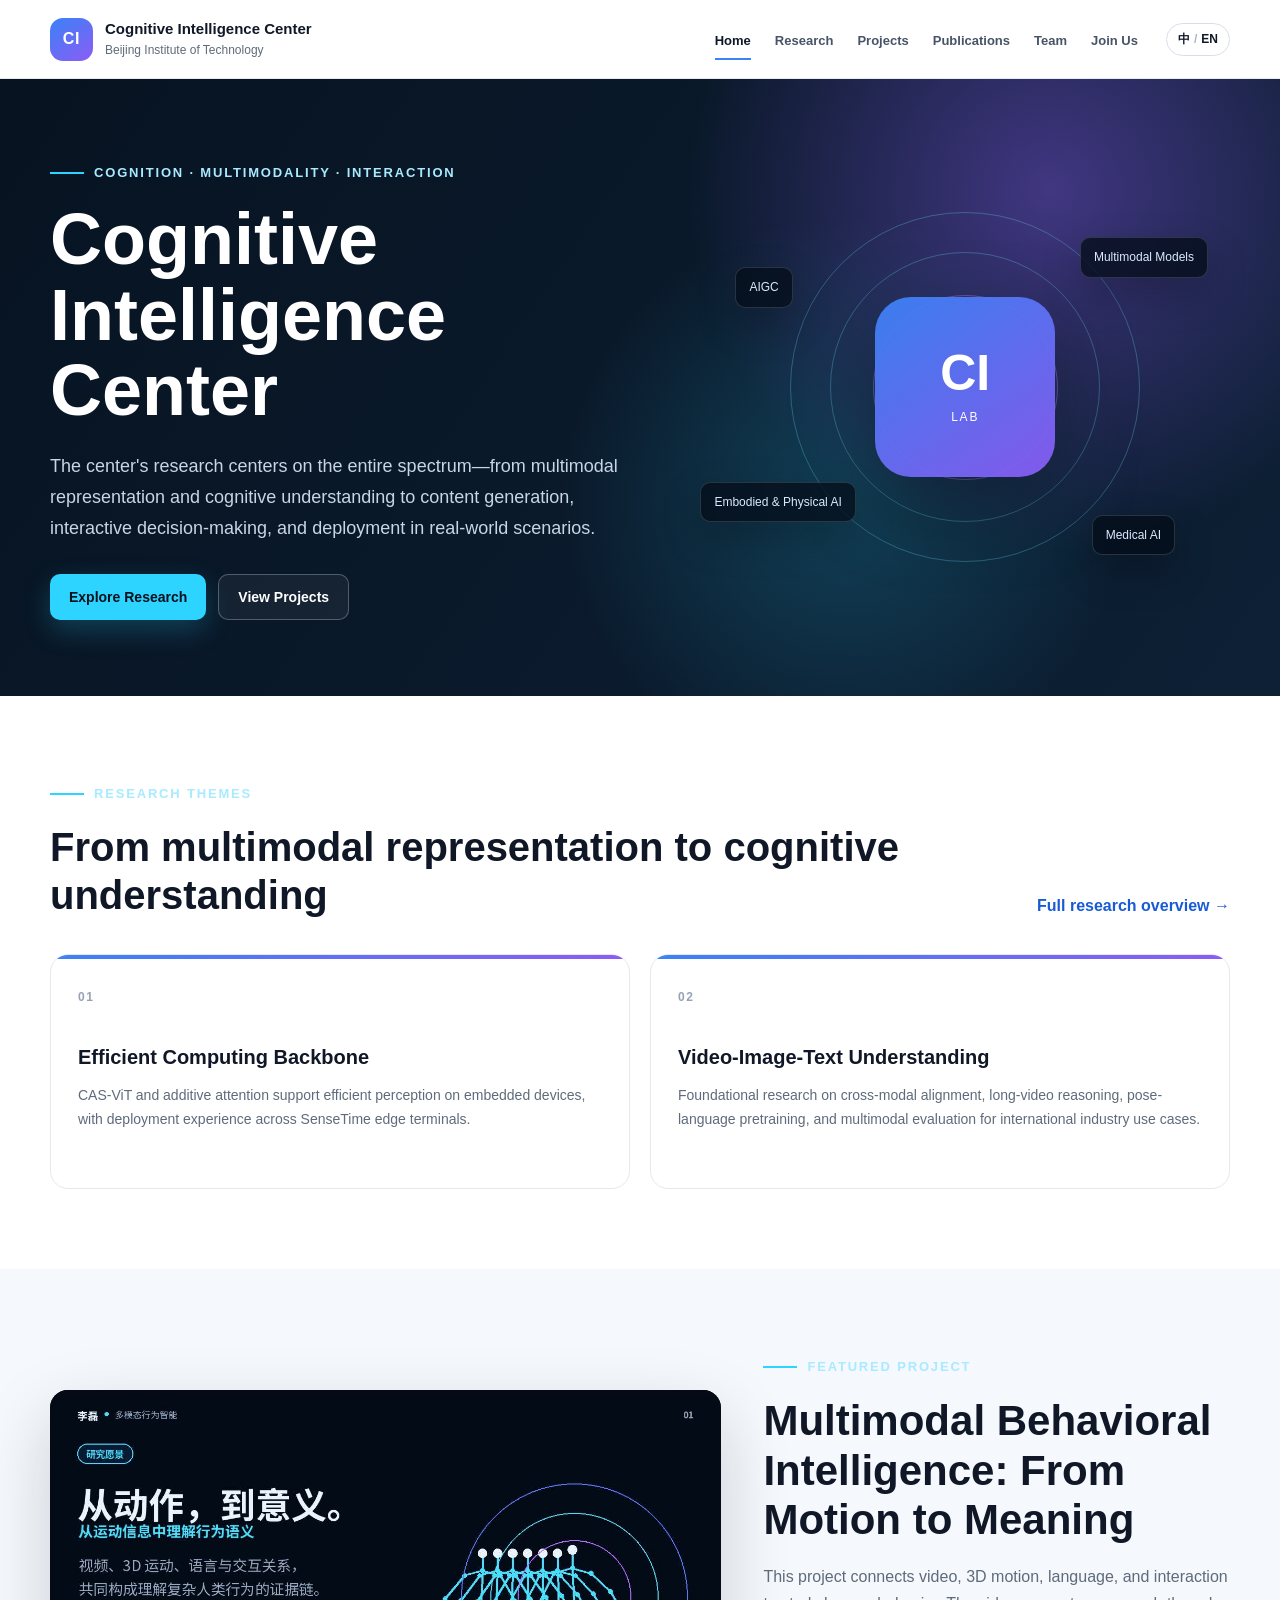
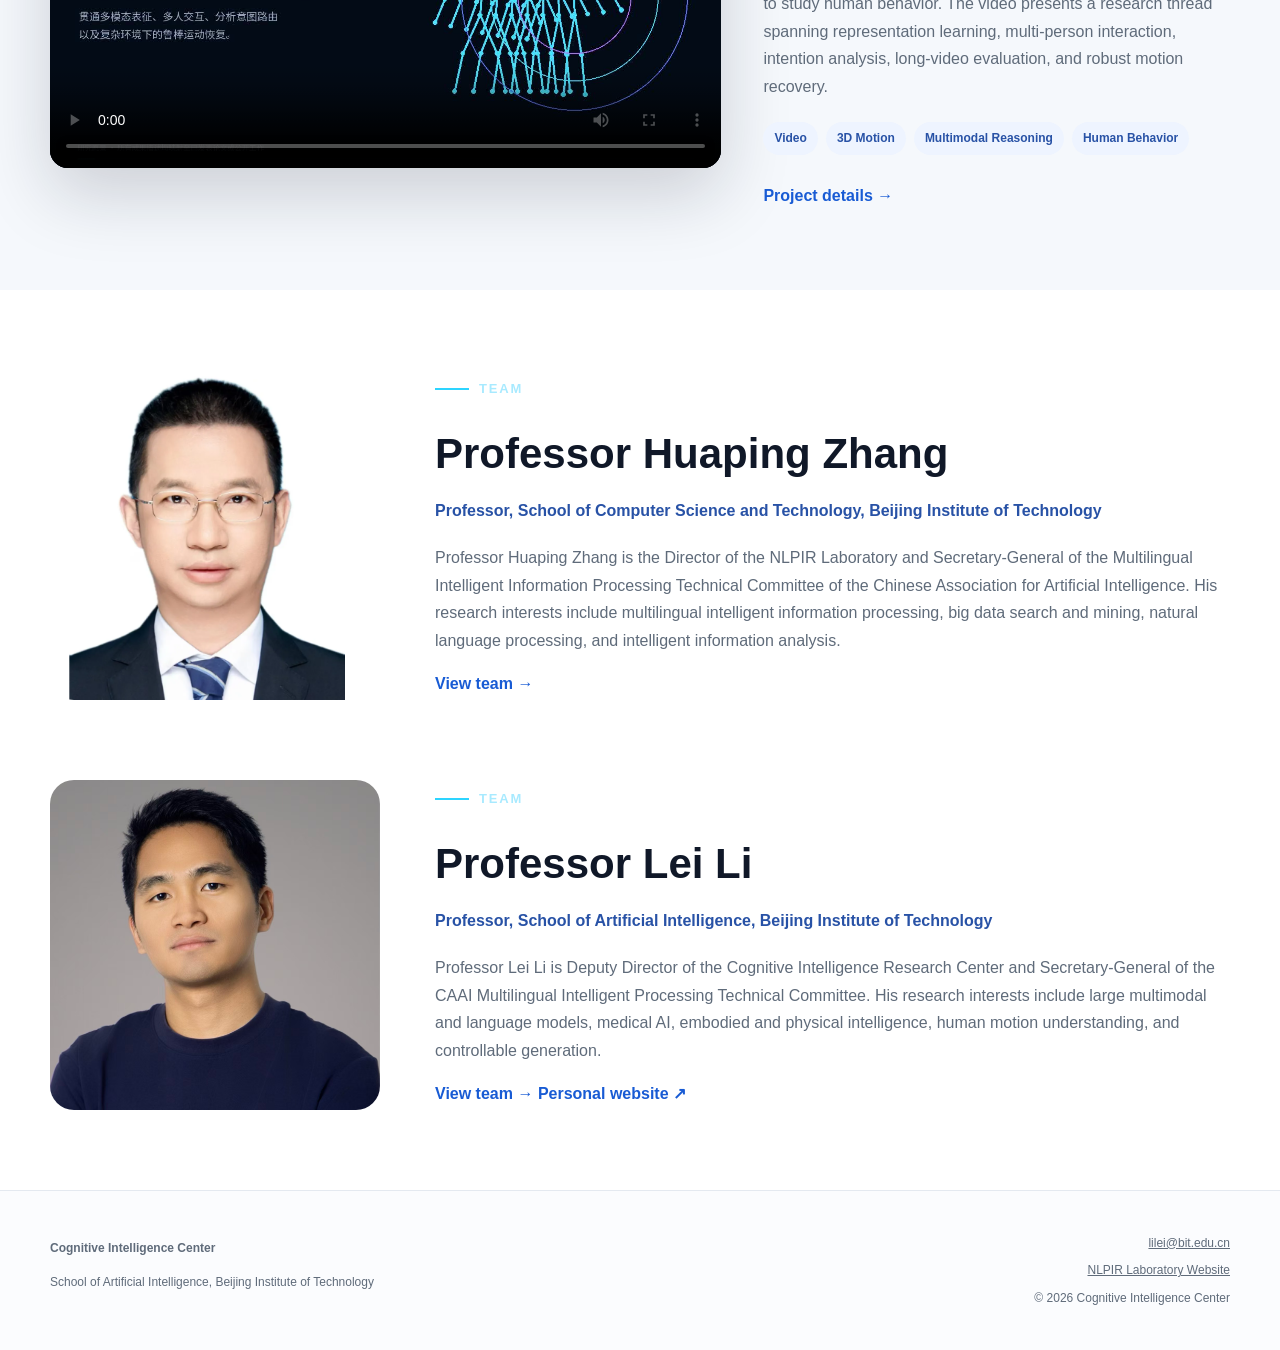
==== commit 86b641a4: "Add files via upload" ====
--- a/index.html
+++ b/index.html
@@ -82,6 +82,53 @@
 
 <section class="section">
   <div class="shell profile-band">
+    <img class="profile-image" src="assets/images/professor-huaping-zhang.png" alt="张华平教授 / Professor Huaping Zhang">
+
+    <div class="profile-copy">
+
+      <div class="eyebrow">
+        <span class="lang-en">Team</span>
+        <span class="lang-zh">团队组成</span>
+      </div>
+
+
+      <h2>
+        <span class="lang-en">Professor Huaping Zhang</span>
+        <span class="lang-zh">张华平教授</span>
+      </h2>
+
+
+      <div class="role">
+        <span class="lang-en">
+          Professor, School of Computer Science and Technology, Beijing Institute of Technology
+        </span>
+
+        <span class="lang-zh">
+          北京理工大学计算机学院教授
+        </span>
+      </div>
+
+
+      <p>
+        <span class="lang-en">
+          Professor Huaping Zhang is the Director of the NLPIR Laboratory and Secretary-General of the Multilingual Intelligent Information Processing Technical Committee of the Chinese Association for Artificial Intelligence. His research interests include multilingual intelligent information processing, big data search and mining, natural language processing, and intelligent information analysis.
+        </span>
+
+        <span class="lang-zh">
+          张华平教授现任NLPIR实验室主任、中国人工智能学会多语种智能信息处理专委会秘书长，主要研究方向包括多语种智能信息处理、大数据搜索与挖掘、自然语言处理以及智能信息分析。
+        </span>
+      </p>
+
+
+      <a class="text-link" href="team.html">
+        <span class="lang-en">View team →</span>
+        <span class="lang-zh">查看团队组成 →</span>
+      </a>
+
+    </div>
+  </div>
+
+  <div class="shell profile-band" style="margin-top: 80px;">
     <img class="profile-image" src="assets/images/professor-lei-li.png" alt="李磊教授 / Professor Lei Li">
     <div class="profile-copy">
       <div class="eyebrow"><span class="lang-en">Team</span><span class="lang-zh">团队组成</span></div>
@@ -123,3 +170,4 @@
   <script src="assets/site.js?v=20260804-en-v6"></script>
 </body>
 </html>
+
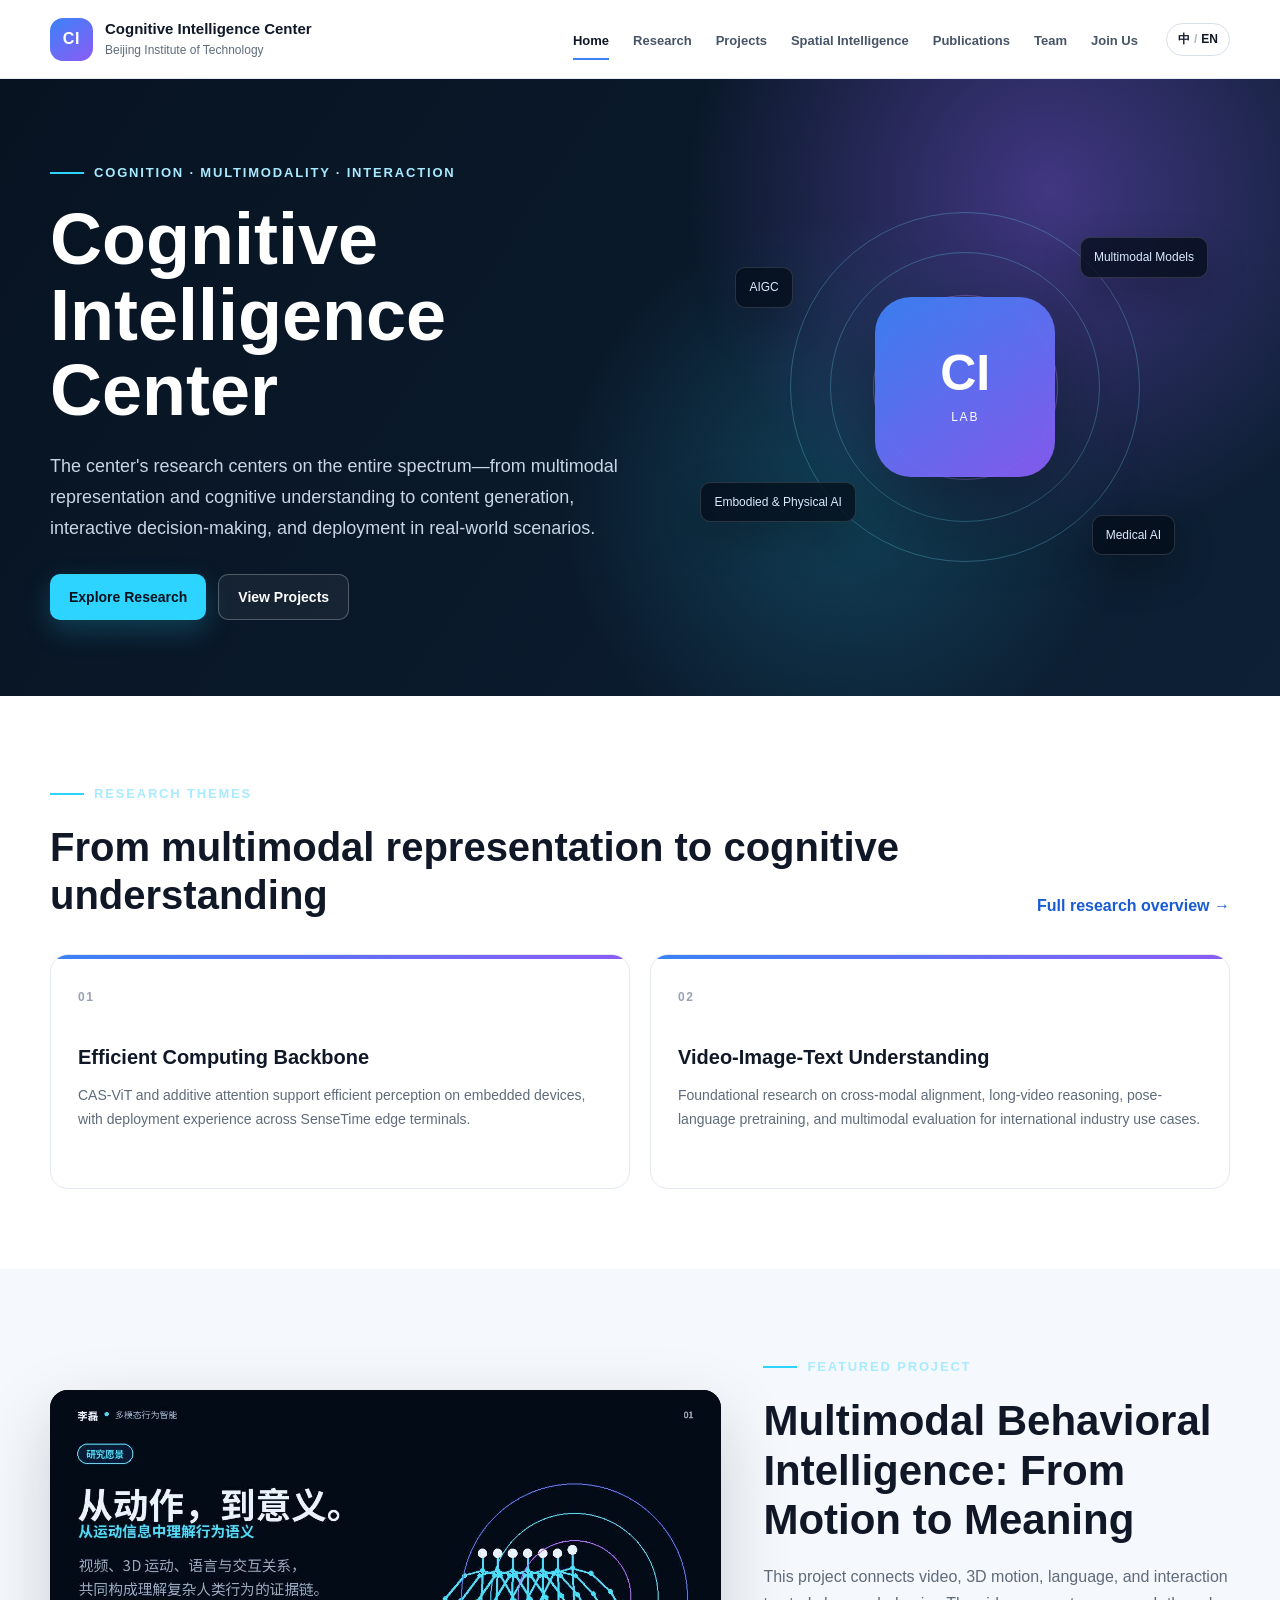
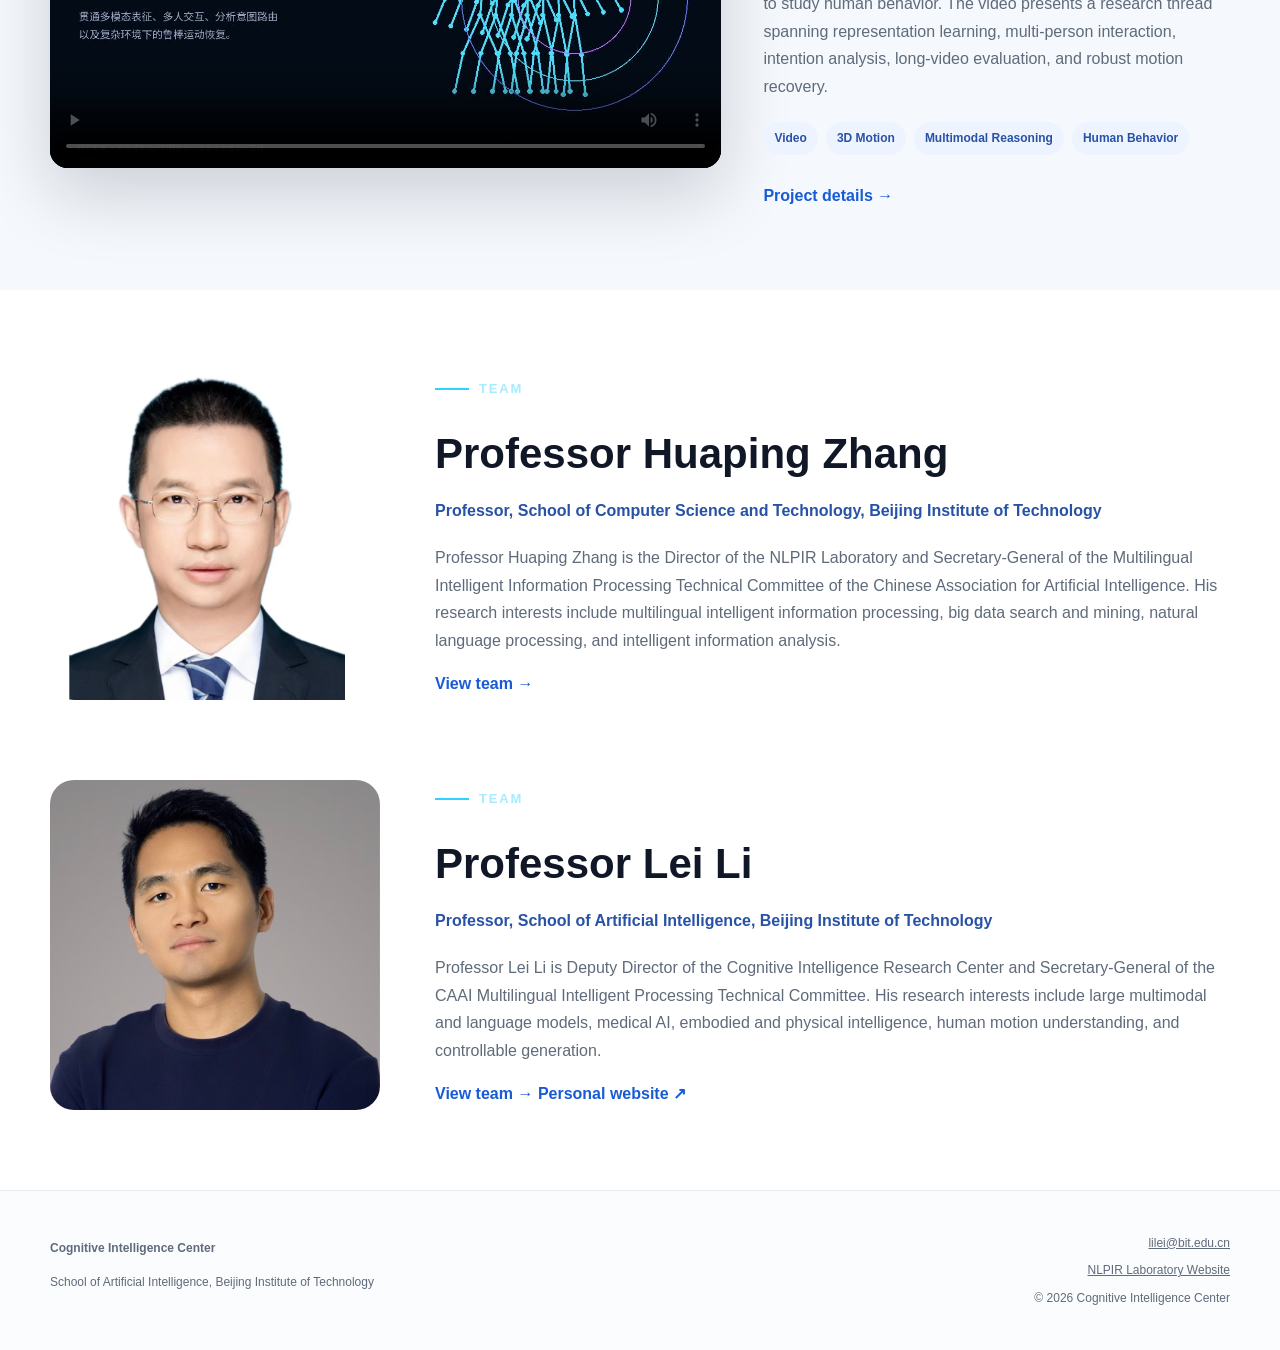
==== commit 09f30bb7: "Add files via upload" ====
--- a/index.html
+++ b/index.html
@@ -22,6 +22,7 @@
         <a href="index.html" class="active" aria-current="page"><span class="lang-en">Home</span><span class="lang-zh">首页</span></a>
 <a href="research.html"><span class="lang-en">Research</span><span class="lang-zh">研究方向</span></a>
 <a href="projects.html"><span class="lang-en">Projects</span><span class="lang-zh">项目成果</span></a>
+<a href="spatial_intelligence_research_framework.html"><span class="lang-en">Spatial Intelligence</span><span class="lang-zh">空间智能</span></a>
 <a href="publications.html"><span class="lang-en">Publications</span><span class="lang-zh">论文成果</span></a>
 <a href="team.html"><span class="lang-en">Team</span><span class="lang-zh">团队组成</span></a>
 <a href="join.html"><span class="lang-en">Join Us</span><span class="lang-zh">招生合作</span></a>
